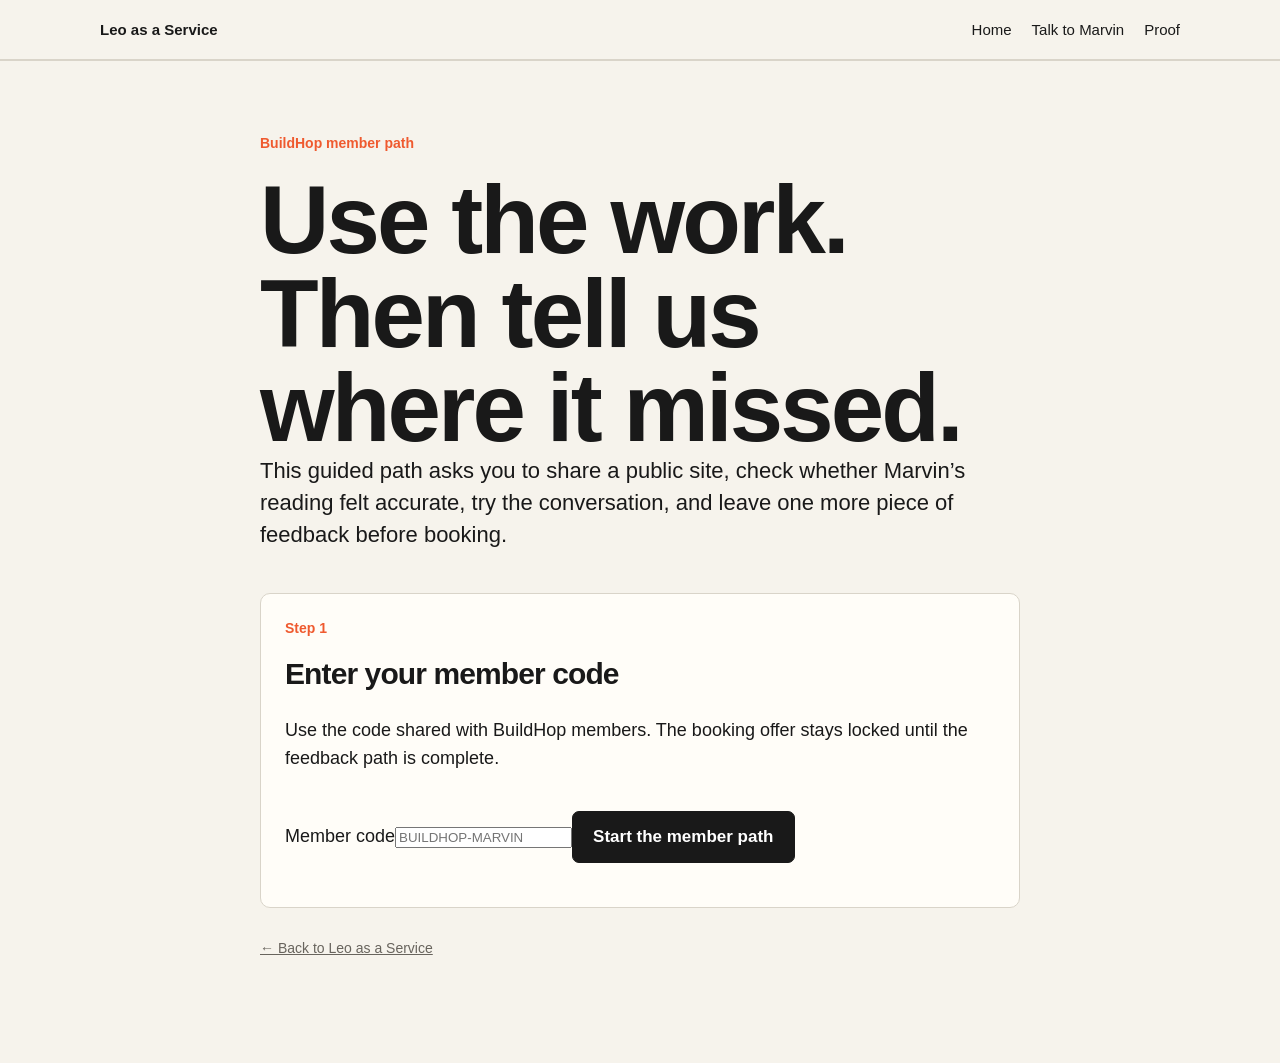
==== buildhop-members.html @ c025c179 "Add BuildHop guided feedback path" ====
<!doctype html>
<html lang="en">
<head>
  <meta charset="utf-8" />
  <meta name="viewport" content="width=device-width, initial-scale=1" />
  <meta name="description" content="A guided Marvin session for BuildHop members." />
  <title>BuildHop member path — Leo as a Service</title>
  <link rel="stylesheet" href="styles.css" />
  <script src="https://cdn.usefathom.com/script.js" data-site="XERIAWTA" defer></script>
</head>
<body>
  <nav class="site-nav" aria-label="Site"><div class="wrap"><a class="brand" href="index.html">Leo as a Service</a><div class="links"><a href="index.html">Home</a><a href="talk-to-marvin.html">Talk to Marvin</a><a href="proof.html">Proof</a></div></div></nav>

  <main>
    <section class="section marvin-page">
      <div class="wrap narrow">
        <p class="eyebrow">BuildHop member path</p>
        <h1>Use the work. Then tell us where it missed.</h1>
        <p class="lead">This guided path asks you to share a public site, check whether Marvin’s reading felt accurate, try the conversation, and leave one more piece of feedback before booking.</p>

        <div class="handoff-card member-stage" data-stage="code">
          <p class="eyebrow">Step 1</p><h2>Enter your member code</h2>
          <p>Use the code shared with BuildHop members. The booking offer stays locked until the feedback path is complete.</p>
          <form data-code-form><label for="member-code">Member code</label><input id="member-code" autocomplete="off" required placeholder="BUILDHOP-MARVIN" /><button class="button" type="submit">Start the member path</button><p class="micro" data-code-status></p></form>
        </div>

        <div class="handoff-card member-stage" data-stage="site" hidden>
          <p class="eyebrow">Step 2</p><h2>Let Marvin read the public site</h2>
          <p>Only public pages are read. The scan is source-labeled context, not a verified business profile.</p>
          <form data-site-form><label for="member-site">Business website</label><input id="member-site" type="url" required placeholder="https://example.com" /><button class="button" type="submit">Scan my site</button><p class="micro" data-site-status></p></form>
        </div>

        <div class="handoff-card member-stage" data-stage="reflection" hidden>
          <p class="eyebrow">Step 3</p><h2>Did the reading see you correctly?</h2>
          <p data-profile-summary></p>
          <form data-reflection-form><label for="reflection">What did Marvin get right, miss, or make too generic?</label><textarea id="reflection" rows="5" required></textarea><button class="button" type="submit">Record my correction</button><p class="micro" data-reflection-status></p></form>
          <p class="micro">The BuildHop feedback widget is available on this page. Submit there too; this short correction gives us the context to interpret it.</p>
        </div>

        <div class="handoff-card member-stage" data-stage="widget" hidden>
          <p class="eyebrow">Step 4</p><h2>Leave BuildHop feedback</h2>
          <p>Open the Feedback control, submit your feedback, then confirm below. The widget does not expose a submission callback to this page, so the confirmation is explicit rather than pretending we verified an event we cannot read.</p>
          <button class="button" type="button" data-widget-confirm>I submitted BuildHop feedback</button>
          <p class="micro" data-widget-status></p>
        </div>

        <div class="handoff-card member-stage" data-stage="marvin" hidden>
          <p class="eyebrow">Step 5</p><h2>Now talk to Marvin</h2>
          <p>Your site correction is retained in this browser for the guided path. Continue to Marvin, then return here for the final time-value question.</p>
          <a class="button" data-marvin-link href="talk-to-marvin.html?member=buildhop">Talk to Marvin</a>
          <button class="text-link" type="button" data-marvin-done>I finished the Marvin conversation</button>
        </div>

        <div class="handoff-card member-stage" data-stage="time" hidden>
          <p class="eyebrow">Step 6</p><h2>Was that time well spent?</h2>
          <form data-time-form><label for="time-feedback">What was useful, what dragged, and what should change?</label><textarea id="time-feedback" rows="5" required></textarea><button class="button" type="submit">Save feedback and unlock booking</button><p class="micro" data-time-status></p></form>
        </div>

        <div class="handoff-card member-stage" data-stage="booking" hidden>
          <p class="eyebrow">Member booking unlocked</p><h2>Your feedback is the price of entry.</h2>
          <p>The member code has been accepted and both feedback checkpoints are recorded in this browser. The booking link carries the member offer reference.</p>
          <a class="button" data-booking-link href="https://cal.com/ideanexus/feedback-session?promo=BUILDHOP-MARVIN">Book the feedback session</a>
          <p class="micro">Offer code: BUILDHOP-MARVIN</p>
        </div>

        <p class="back-link"><a href="index.html">← Back to Leo as a Service</a></p>
      </div>
    </section>
  </main>

  <script async src="https://buildhop.io/feedback-widget.js" data-launch-id="fe9fdb91-5a6a-4d47-ab83-183ff46f0308" data-theme="light"></script>
  <script>
    (() => {
      const KEY = "laas_buildhop_member_v1";
      const CODE = "BUILDHOP-MARVIN";
      const scanner = "https://marvin-business-scanner.leo-guinan.workers.dev";
      const state = JSON.parse(sessionStorage.getItem(KEY) || "{}");
      const stages = [...document.querySelectorAll("[data-stage]")];
      const show = name => stages.forEach(el => { el.hidden = el.dataset.stage !== name; });
      const save = () => sessionStorage.setItem(KEY, JSON.stringify(state));
      const validUrl = raw => { try { const u = new URL(raw); if (!["http:","https:"].includes(u.protocol) || u.username || u.password) return null; u.hash = ""; return u.href; } catch { return null; } };
      const profileText = profile => (profile.pages || []).slice(0, 5).map(p => `${p.title || p.url}: ${p.url}`).join(" · ");
      if (state.codeAccepted && !state.timeFeedback) show(state.widgetSubmitted ? "marvin" : state.reflection ? "widget" : state.profile ? "reflection" : "site");
      if (state.timeFeedback) show("booking");

      document.querySelector("[data-code-form]").addEventListener("submit", e => { e.preventDefault(); const value = document.querySelector("#member-code").value.trim().toUpperCase(); if (value !== CODE) { document.querySelector("[data-code-status]").textContent = "That code is not recognized."; return; } state.codeAccepted = true; save(); show("site"); });
      document.querySelector("[data-site-form]").addEventListener("submit", async e => { e.preventDefault(); const url = validUrl(document.querySelector("#member-site").value.trim()); const status = document.querySelector("[data-site-status]"); if (!url) { status.textContent = "Enter a complete public https:// URL."; return; } status.textContent = "Reading public pages…"; try { const r = await fetch(`${scanner}/scan`, {method:"POST",headers:{"Content-Type":"application/json"},body:JSON.stringify({url})}); const job = await r.json(); if (!r.ok) throw Error(job.error || "The scan could not start."); for (let i=0;i<90;i++) { await new Promise(x=>setTimeout(x,2500)); const s = await fetch(`${scanner}/scan/${job.id}?token=${encodeURIComponent(job.token)}`).then(x=>x.json()); if (s.status === "complete") { state.businessUrl=url; state.profile=s.profile; save(); document.querySelector("[data-profile-summary]").textContent = `I found ${s.profile.usablePages || 0} usable public pages: ${profileText(s.profile)}. Now correct the reading in your own words.`; show("reflection"); return; } if (s.status === "error") throw Error(s.error || "The scan failed."); status.textContent = `Reading public pages… ${s.pagesScanned || 0} scanned.`; } throw Error("The scan is still running; try again shortly."); } catch (err) { status.textContent = err.message; } });
      document.querySelector("[data-reflection-form]").addEventListener("submit", e => { e.preventDefault(); const text=document.querySelector("#reflection").value.trim(); if (!text) return; state.reflection=text; state.reflectionSignal=text.length >= 40 ? "up" : "down"; save(); document.querySelector("[data-reflection-status]").textContent="Correction recorded."; show("widget"); });
      document.querySelector("[data-widget-confirm]").addEventListener("click", () => { state.widgetSubmitted = true; state.widgetSubmittedAt = new Date().toISOString(); save(); document.querySelector("[data-widget-status]").textContent="Feedback checkpoint recorded."; show("marvin"); });
      document.querySelector("[data-marvin-link]").href = `talk-to-marvin.html?member=buildhop&return=buildhop-members.html`;
      document.querySelector("[data-marvin-done]").addEventListener("click", () => { state.marvinDone = true; save(); show("time"); });
      document.querySelector("[data-time-form]").addEventListener("submit", e => { e.preventDefault(); const text=document.querySelector("#time-feedback").value.trim(); if (!text) return; state.timeFeedback=text; state.timeSignal=text.length >= 40 ? "up" : "down"; save(); show("booking"); });
    })();
  </script>
</body>
</html>
---- styles.css ----
:root {
  --bg: #f6f3ec;
  --paper: #fffdf8;
  --text: #191919;
  --muted: #68645d;
  --line: #d9d4c9;
  --accent: #ef5a2f;
  --max: 1080px;
  --narrow: 760px;
}

* { box-sizing: border-box; }

html { scroll-behavior: smooth; }

body {
  margin: 0;
  background: var(--bg);
  color: var(--text);
  font-family: -apple-system, BlinkMacSystemFont, "Segoe UI", Helvetica, Arial, sans-serif;
  font-size: 18px;
  line-height: 1.55;
  -webkit-font-smoothing: antialiased;
}

.wrap {
  width: min(calc(100% - 40px), var(--max));
  margin: 0 auto;
}

.narrow { max-width: var(--narrow); }

.hero {
  padding: 96px 0 88px;
}

.eyebrow {
  margin: 0 0 18px;
  color: var(--accent);
  font-size: 14px;
  font-weight: 700;
}

h1, h2, h3 {
  margin: 0;
  letter-spacing: -0.03em;
}

h1 {
  max-width: 900px;
  font-size: clamp(54px, 8vw, 96px);
  line-height: 0.98;
  font-weight: 720;
}

h2 {
  font-size: clamp(36px, 5vw, 56px);
  line-height: 1.04;
  font-weight: 700;
  margin-bottom: 28px;
}

h3 {
  margin-top: 44px;
  margin-bottom: 12px;
  font-size: 26px;
  line-height: 1.2;
}

p { margin: 0 0 20px; }

.hero-copy {
  max-width: 760px;
  margin-top: 34px;
  font-size: clamp(24px, 3vw, 32px);
  line-height: 1.32;
}

.hero-copy.secondary {
  margin-top: 18px;
  color: #343230;
  font-size: clamp(20px, 2.2vw, 25px);
}

.button {
  display: inline-block;
  margin-top: 20px;
  padding: 15px 20px;
  border: 1px solid var(--text);
  border-radius: 7px;
  background: var(--text);
  color: white;
  font-size: 17px;
  font-weight: 700;
  text-decoration: none;
  transition: transform .12s ease, opacity .12s ease;
}

.button:hover { transform: translateY(-1px); opacity: .92; }
.button.secondary-button {
  margin-top: 0;
  flex: 1;
  background: var(--paper);
  color: var(--text);
}
.button-secondary-dark { margin-left: 10px; background: transparent; color: var(--text); }

.micro {
  margin-top: 10px;
  color: var(--muted);
  font-size: 14px;
}

.centered { text-align: center; }

.sr-only {
  position: absolute;
  width: 1px;
  height: 1px;
  padding: 0;
  margin: -1px;
  overflow: hidden;
  clip: rect(0, 0, 0, 0);
  white-space: nowrap;
  border: 0;
}

.section {
  padding: 84px 0;
  border-top: 1px solid var(--line);
}

.section-muted { background: var(--paper); }

blockquote {
  margin: 34px 0 42px;
  padding-left: 24px;
  border-left: 3px solid var(--accent);
  font-size: clamp(26px, 3.5vw, 36px);
  line-height: 1.3;
  font-weight: 650;
}

.proof-grid {
  display: grid;
  grid-template-columns: repeat(3, 1fr);
  gap: 1px;
  margin-top: 42px;
  border: 1px solid var(--line);
  background: var(--line);
}

.proof-item {
  min-height: 160px;
  padding: 24px;
  background: var(--paper);
}

.proof-item strong {
  display: block;
  margin-bottom: 8px;
  font-size: 23px;
  line-height: 1.15;
}

.proof-item span {
  color: var(--muted);
  font-size: 15px;
}

.video-placeholder {
  aspect-ratio: 16/9;
  display: grid;
  place-items: center;
  margin-top: 30px;
  border: 1px solid var(--line);
  border-radius: 10px;
  background: #1c1c1c;
  color: white;
  text-align: center;
}

.video-placeholder p { margin: 10px 0 0; }
.video-placeholder small { color: #c7c7c7; }
.play { font-size: 34px; }

.formula {
  margin: 38px 0 24px;
  padding: 24px;
  border-left: 3px solid var(--accent);
  background: var(--paper);
}

.formula span,
.formula strong { display: block; }
.formula span { color: var(--muted); font-size: 14px; margin-bottom: 6px; }
.formula strong { font-size: 24px; line-height: 1.35; }

.example {
  margin: 24px 0 14px;
  padding: 24px;
  border: 1px solid var(--line);
  border-radius: 8px;
}

.example p:last-child { margin-bottom: 0; }

.price-line {
  display: grid;
  grid-template-columns: 180px 1fr;
  gap: 24px;
  align-items: baseline;
  margin: 34px 0 26px;
  padding-top: 24px;
  border-top: 1px solid var(--line);
}

.price-line strong { font-size: 30px; }
.price-line span { color: var(--muted); }

.checklist {
  margin: 26px 0 0;
  padding: 0;
  list-style: none;
}

.checklist li {
  padding: 14px 0;
  border-bottom: 1px solid var(--line);
}

.checklist li::before {
  content: "✓";
  display: inline-block;
  width: 28px;
  color: var(--accent);
  font-weight: 800;
}

.close { padding-bottom: 110px; }

@media (max-width: 760px) {
  body { font-size: 17px; }
  .hero { padding: 68px 0 64px; }
  .section { padding: 64px 0; }
  .proof-grid { grid-template-columns: 1fr; }
  .proof-item { min-height: 0; }
  .price-line { grid-template-columns: 1fr; gap: 4px; }
  .button { display: block; width: 100%; text-align: center; }
  .button-secondary-dark { margin: 10px 0 0; }
  .conversation-intro, .modality-choice, .composer, .metric-list li { flex-direction: column; align-items: stretch; }
  .metric-list span { text-align: left; }
}

/* ---------- Site nav ---------- */
.site-nav {
  border-bottom: 1px solid var(--line);
  background: var(--bg);
}
.site-nav .wrap {
  display: flex;
  gap: 24px;
  align-items: center;
  justify-content: space-between;
  padding: 18px 0;
  font-size: 15px;
}
.site-nav a { color: var(--text); text-decoration: none; }
.site-nav a:hover { color: var(--accent); }
.site-nav .brand { font-weight: 700; }
.site-nav .links { display: flex; gap: 20px; flex-wrap: wrap; }
.site-nav a[aria-current="page"] { color: var(--accent); }

/* ---------- Pair cards (index) ---------- */
.pair {
  display: grid;
  grid-template-columns: 1fr 1fr;
  gap: 1px;
  margin-top: 36px;
  border: 1px solid var(--line);
  background: var(--line);
}
.pair a {
  display: block;
  padding: 28px;
  background: var(--paper);
  color: var(--text);
  text-decoration: none;
}
.pair a:hover { background: #fff; }
.pair strong { display: block; font-size: 26px; letter-spacing: -0.02em; margin-bottom: 8px; }
.pair span { color: var(--muted); font-size: 16px; }
.pair em { display: block; margin-top: 16px; color: var(--accent); font-style: normal; font-weight: 700; font-size: 15px; }

/* ---------- Six questions ---------- */
.questions {
  counter-reset: q;
  margin: 30px 0 0;
  padding: 0;
  list-style: none;
}
.questions li {
  counter-increment: q;
  display: grid;
  grid-template-columns: 44px 1fr;
  gap: 8px;
  padding: 16px 0;
  border-bottom: 1px solid var(--line);
}
.questions li::before {
  content: counter(q);
  color: var(--accent);
  font-weight: 800;
}
.questions b { display: block; }
.questions span { color: var(--muted); font-size: 16px; }

/* ---------- Native Marvin conversation ---------- */
.conversation-shell {
  margin-top: 32px;
  padding: 24px;
  border: 1px solid var(--line);
  border-radius: 10px;
  background: var(--bg);
}
.conversation-intro { display: flex; justify-content: space-between; gap: 16px; align-items: baseline; }
.conversation-intro span, .conversation-status, .site-scan-status { color: var(--muted); font-size: 14px; }
.modality-choice { display: flex; gap: 12px; margin: 22px 0 14px; }
.conversation-status { min-height: 22px; }
.transcript {
  display: flex;
  flex-direction: column;
  gap: 10px;
  max-height: 340px;
  overflow-y: auto;
  margin: 14px 0;
  padding: 4px 0;
}
.message { max-width: 88%; padding: 12px 14px; border-radius: 10px; font-size: 16px; }
.message.assistant { align-self: flex-start; background: var(--paper); border: 1px solid var(--line); }
.message.user { align-self: flex-end; background: var(--text); color: white; }
.composer { display: flex; gap: 10px; align-items: flex-end; }
.composer textarea { flex: 1; min-height: 54px; resize: vertical; padding: 12px; border: 1px solid var(--line); border-radius: 7px; background: var(--paper); color: var(--text); font: inherit; }
.composer .button { margin-top: 0; }
.text-link { margin-top: 12px; padding: 0; border: 0; background: transparent; color: var(--accent); cursor: pointer; font: inherit; font-size: 14px; font-weight: 700; }
.conversation-feedback { display: flex; gap: 12px; align-items: center; margin-top: 16px; font-size: 14px; }
.conversation-feedback button { padding: 5px 10px; border: 1px solid var(--line); border-radius: 5px; background: var(--paper); color: var(--text); cursor: pointer; }
.marvin-page { padding-top: 72px; }
.marvin-page .lead { max-width: 760px; font-size: 22px; line-height: 1.45; }
.back-link { margin-top: 30px; font-size: 14px; }
.back-link a { color: var(--muted); }
.handoff-card, .privacy-note { margin-top: 42px; padding: 24px; border: 1px solid var(--line); border-radius: 10px; background: var(--paper); }
.handoff-card h2 { margin-top: 0; font-size: 30px; }
.handoff-card .button { margin-top: 18px; }
.privacy-note { background: transparent; }
.privacy-note p:last-child { color: var(--muted); font-size: 14px; }

/* ---------- Business metrics ---------- */
.metric-list { margin: 28px 0 0; padding: 0; list-style: none; }
.metric-list li { display: flex; justify-content: space-between; gap: 20px; padding: 14px 0; border-bottom: 1px solid var(--line); }
.metric-list span { color: var(--muted); text-align: right; }

/* ---------- Eval cards (Marvin) ---------- */
.score-card {
  margin: 30px 0;
  padding: 24px;
  border: 1px solid var(--text);
  border-radius: 8px;
  background: var(--paper);
}
.score-main {
  display: flex;
  gap: 16px;
  align-items: baseline;
  padding-bottom: 20px;
  border-bottom: 1px solid var(--line);
}
.score-main strong { font-size: 42px; letter-spacing: -0.04em; }
.score-main span { color: var(--muted); font-size: 15px; }
.score-grid {
  display: grid;
  grid-template-columns: repeat(2, 1fr);
  gap: 16px 24px;
  padding-top: 20px;
}
.score-grid div { display: flex; gap: 10px; align-items: baseline; }
.score-grid b { color: var(--accent); white-space: nowrap; }
.score-grid span { color: var(--muted); font-size: 14px; }
.eval {
  margin: 28px 0;
  padding: 26px;
  border: 1px solid var(--line);
  border-radius: 8px;
  background: var(--paper);
}
.eval h3 { margin-top: 0; }
.eval .meta { color: var(--muted); font-size: 14px; margin-bottom: 16px; }
.eval dl { margin: 0; display: grid; grid-template-columns: 130px 1fr; gap: 10px 18px; font-size: 16px; }
.eval dt { color: var(--muted); font-weight: 700; }
.eval dd { margin: 0; }
.status {
  display: inline-block;
  padding: 2px 8px;
  border: 1px solid var(--line);
  border-radius: 99px;
  font-size: 13px;
  color: var(--muted);
}

/* ---------- Performance card ---------- */
.card {
  margin: 30px 0;
  padding: 24px;
  border: 1px solid var(--text);
  border-radius: 8px;
  background: var(--paper);
  font-family: ui-monospace, SFMono-Regular, Menlo, monospace;
  font-size: 15px;
  line-height: 1.7;
}
.card div { display: grid; grid-template-columns: 170px 1fr; gap: 12px; }
.card b { color: var(--muted); font-weight: 600; }

/* ---------- Timeline (Leo) ---------- */
.timeline { margin: 26px 0 0; padding: 0; list-style: none; }
.timeline li {
  display: grid;
  grid-template-columns: 140px 1fr;
  gap: 18px;
  padding: 16px 0;
  border-bottom: 1px solid var(--line);
}
.timeline b { color: var(--accent); font-size: 15px; }

@media (max-width: 760px) {
  .pair { grid-template-columns: 1fr; }
  .score-grid { grid-template-columns: 1fr; }
  .eval dl, .card div, .timeline li { grid-template-columns: 1fr; gap: 2px; }
  .site-nav .wrap { flex-direction: column; align-items: flex-start; gap: 8px; }
}
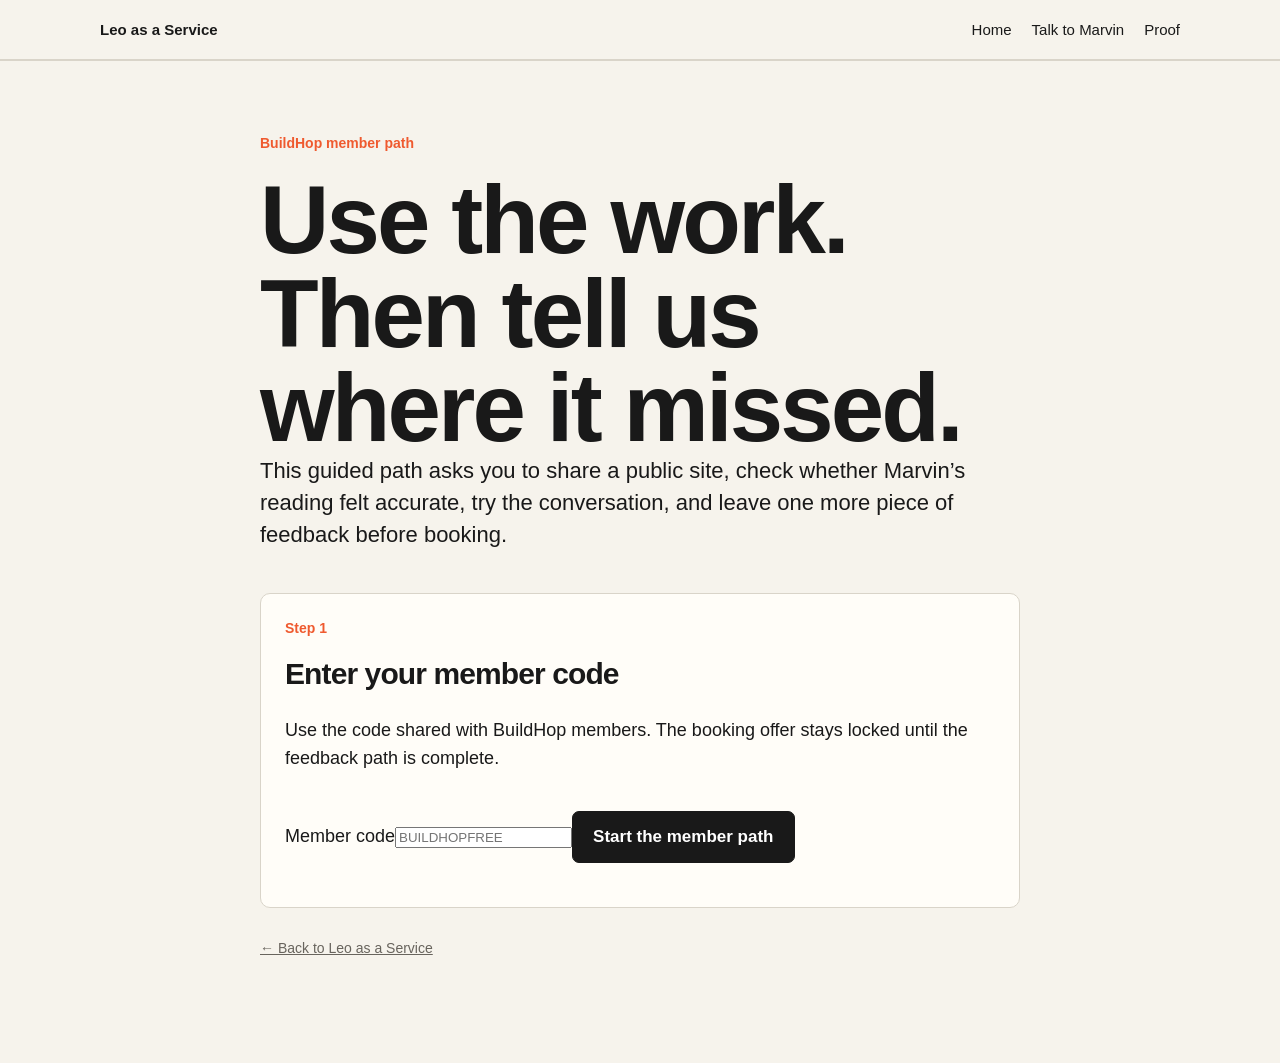
==== commit 3cb3fde9: "Route BuildHop members through guided feedback booking" ====
--- a/buildhop-members.html
+++ b/buildhop-members.html
@@ -21,7 +21,7 @@
         <div class="handoff-card member-stage" data-stage="code">
           <p class="eyebrow">Step 1</p><h2>Enter your member code</h2>
           <p>Use the code shared with BuildHop members. The booking offer stays locked until the feedback path is complete.</p>
-          <form data-code-form><label for="member-code">Member code</label><input id="member-code" autocomplete="off" required placeholder="BUILDHOP-MARVIN" /><button class="button" type="submit">Start the member path</button><p class="micro" data-code-status></p></form>
+          <form data-code-form><label for="member-code">Member code</label><input id="member-code" autocomplete="off" required placeholder="BUILDHOPFREE" /><button class="button" type="submit">Start the member path</button><p class="micro" data-code-status></p></form>
         </div>
 
         <div class="handoff-card member-stage" data-stage="site" hidden>
@@ -59,8 +59,8 @@
         <div class="handoff-card member-stage" data-stage="booking" hidden>
           <p class="eyebrow">Member booking unlocked</p><h2>Your feedback is the price of entry.</h2>
           <p>The member code has been accepted and both feedback checkpoints are recorded in this browser. The booking link carries the member offer reference.</p>
-          <a class="button" data-booking-link href="https://cal.com/ideanexus/feedback-session?promo=BUILDHOP-MARVIN">Book the feedback session</a>
-          <p class="micro">Offer code: BUILDHOP-MARVIN</p>
+          <a class="button" data-booking-link href="https://cal.com/ideanexus/feedback-session?promo=BUILDHOPFREE&member_path=buildhop">Book the feedback session</a>
+          <p class="micro">Offer code: BUILDHOPFREE</p>
         </div>
 
         <p class="back-link"><a href="index.html">← Back to Leo as a Service</a></p>
@@ -72,7 +72,7 @@
   <script>
     (() => {
       const KEY = "laas_buildhop_member_v1";
-      const CODE = "BUILDHOP-MARVIN";
+      const CODE = "BUILDHOPFREE";
       const scanner = "https://marvin-business-scanner.leo-guinan.workers.dev";
       const state = JSON.parse(sessionStorage.getItem(KEY) || "{}");
       const stages = [...document.querySelectorAll("[data-stage]")];
@@ -80,7 +80,7 @@
       const save = () => sessionStorage.setItem(KEY, JSON.stringify(state));
       const validUrl = raw => { try { const u = new URL(raw); if (!["http:","https:"].includes(u.protocol) || u.username || u.password) return null; u.hash = ""; return u.href; } catch { return null; } };
       const profileText = profile => (profile.pages || []).slice(0, 5).map(p => `${p.title || p.url}: ${p.url}`).join(" · ");
-      if (state.codeAccepted && !state.timeFeedback) show(state.widgetSubmitted ? "marvin" : state.reflection ? "widget" : state.profile ? "reflection" : "site");
+      if (state.codeAccepted && !state.timeFeedback) show(state.marvinDone ? "time" : state.widgetSubmitted ? "marvin" : state.reflection ? "widget" : state.profile ? "reflection" : "site");
       if (state.timeFeedback) show("booking");
 
       document.querySelector("[data-code-form]").addEventListener("submit", e => { e.preventDefault(); const value = document.querySelector("#member-code").value.trim().toUpperCase(); if (value !== CODE) { document.querySelector("[data-code-status]").textContent = "That code is not recognized."; return; } state.codeAccepted = true; save(); show("site"); });
